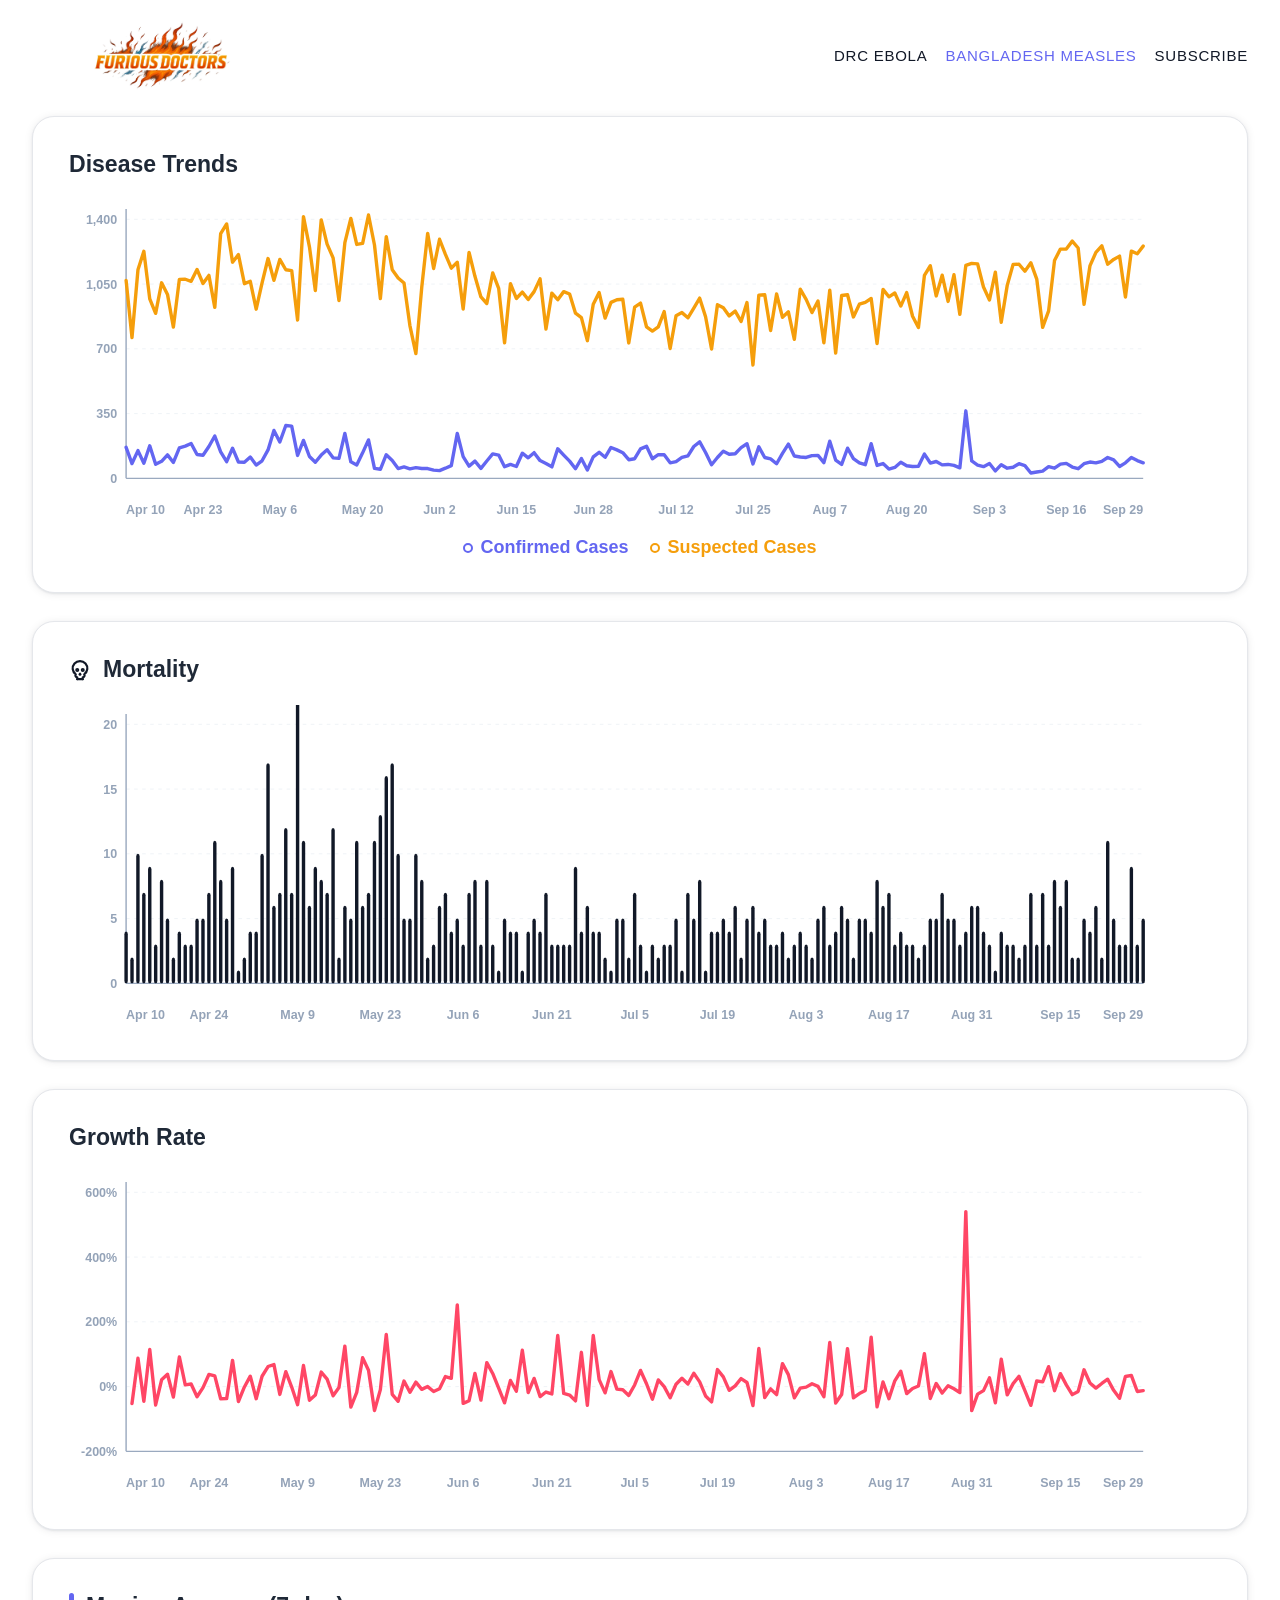
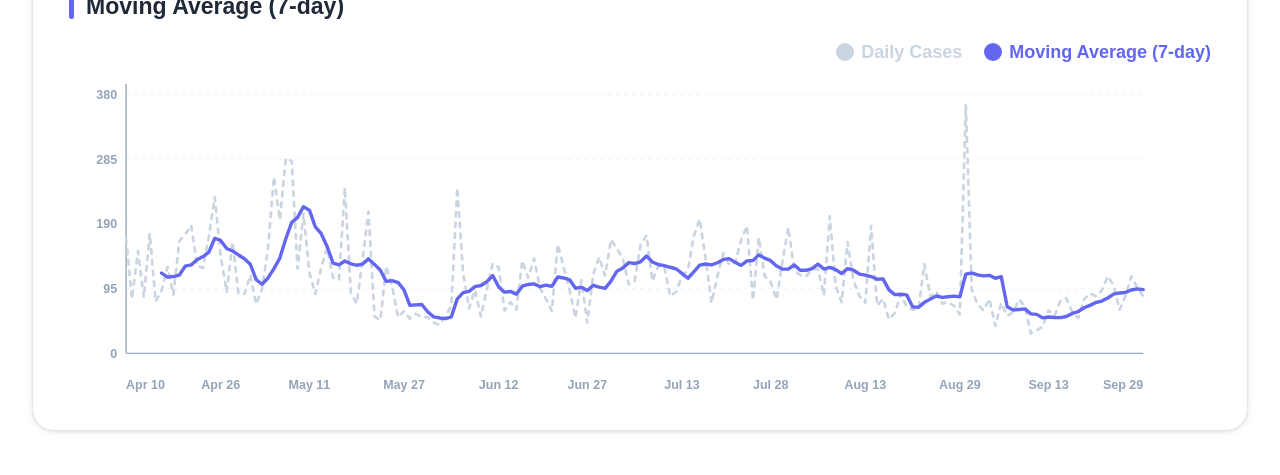
==== bangladesh-measles.html @ 1c3881cd "Add Bangladesh measles dashboard" ====
<!doctype html>
<html lang="en">
<head>
  <meta charset="utf-8">
  <meta name="viewport" content="width=device-width, initial-scale=1">
  <title>Bangladesh measles - Furious Doctors</title>
  <style>
    :root {
      color-scheme: light;
      --bg: #ffffff;
      --fg: #1f2937;
      --muted: #94a3b8;
      --card-line: #e5e7eb;
      --grid: #eef2f7;
      --nav: #111827;
      --confirmed: #6366f1;
      --suspected: #f59e0b;
      --mortality: #111827;
      --growth: #ff4665;
      --daily: #cbd5e1;
      --shadow: 0 1px 2px rgba(15, 23, 42, 0.08), 0 1px 8px rgba(15, 23, 42, 0.08);
    }

    * {
      box-sizing: border-box;
    }

    body {
      margin: 0;
      background: var(--bg);
      color: var(--fg);
      font-family: Arial, Helvetica, sans-serif;
    }

    .site-header {
      display: flex;
      align-items: center;
      justify-content: space-between;
      gap: 28px;
      padding: 20px 32px 6px;
    }

    .brand {
      display: block;
      width: 260px;
      height: 70px;
      overflow: hidden;
      background: #fff;
    }

    .brand img {
      width: 100%;
      height: 100%;
      display: block;
      object-fit: contain;
      object-position: center;
    }

    nav {
      display: flex;
      flex-wrap: wrap;
      gap: 18px;
      justify-content: flex-end;
    }

    nav a {
      color: var(--nav);
      font-size: 15px;
      text-decoration: none;
      text-transform: uppercase;
      letter-spacing: 0.05em;
    }

    nav a:hover,
    nav a[aria-current="page"] {
      color: var(--confirmed);
    }

    main {
      padding: 20px 32px 44px;
    }

    .charts {
      display: grid;
      grid-template-columns: 1fr;
      gap: 28px;
      width: min(100%, 1500px);
      margin: 0 auto;
    }

    .chart-card {
      min-width: 0;
      border: 1px solid var(--card-line);
      border-radius: 22px;
      padding: 34px 36px 34px;
      box-shadow: var(--shadow);
      background: #fff;
    }

    .chart-title-row {
      display: flex;
      align-items: center;
      gap: 12px;
      margin: 0 0 22px;
    }

    .chart-title {
      margin: 0;
      color: var(--fg);
      font-size: clamp(22px, 1.8vw, 28px);
      font-weight: 800;
      letter-spacing: 0;
    }

    .title-icon {
      color: var(--mortality);
      display: inline-flex;
      width: 22px;
      height: 22px;
      line-height: 1;
    }

    .title-icon svg {
      display: block;
      width: 100%;
      height: 100%;
      stroke: currentColor;
    }

    .title-mark {
      width: 5px;
      height: 26px;
      border-radius: 999px;
      background: var(--confirmed);
    }

    .chart {
      width: 100%;
    }

    .status {
      grid-column: 1 / -1;
      margin: 0;
      color: var(--muted);
      font-size: 18px;
    }

    svg {
      display: block;
      width: 100%;
      height: auto;
      overflow: hidden;
    }

    .axis {
      stroke: #9aa9bf;
      stroke-width: 1.6;
    }

    .grid {
      stroke: var(--grid);
      stroke-width: 1;
      stroke-dasharray: 4 5;
    }

    .series-line {
      fill: none;
      stroke-width: 3.8;
      stroke-linecap: round;
      stroke-linejoin: round;
    }

    .daily-line {
      fill: none;
      stroke: var(--daily);
      stroke-width: 3;
      stroke-dasharray: 5 7;
      stroke-linecap: round;
      stroke-linejoin: round;
    }

    .bar {
      fill: var(--mortality);
      rx: 3;
    }

    .tick-label {
      fill: var(--muted);
      font-size: 14px;
      font-weight: 700;
    }

    .legend {
      display: flex;
      align-items: center;
      justify-content: center;
      flex-wrap: wrap;
      gap: 22px;
      margin: 16px 0 0;
      color: var(--muted);
      font-size: 18px;
      font-weight: 700;
    }

    .legend.top {
      justify-content: flex-end;
      margin: 0 0 12px;
    }

    .legend-item {
      display: inline-flex;
      align-items: center;
      gap: 7px;
    }

    .legend-dot {
      width: 10px;
      height: 10px;
      border: 2px solid currentColor;
      border-radius: 50%;
    }

    .legend-solid {
      width: 18px;
      height: 18px;
      border-radius: 50%;
      background: currentColor;
    }

    @media (max-width: 760px) {
      .site-header {
        align-items: flex-start;
        flex-direction: column;
        padding: 18px 18px 4px;
      }

      nav {
        justify-content: flex-start;
      }

      main {
        padding: 18px;
      }

      .chart-card {
        border-radius: 16px;
        padding: 22px 16px 24px;
      }

      .brand {
        width: 230px;
        height: 62px;
      }

      .tick-label {
        font-size: 16px;
      }
    }
  </style>
</head>
<body>
  <header class="site-header">
    <a class="brand" href="index.html" aria-label="Furious Doctors">
      <img src="public/assets/brand/furious-doctors-logo-whitebg.jpg" alt="Furious Doctors">
    </a>
    <nav aria-label="Main navigation">
      <a href="index.html">DRC Ebola</a>
      <a href="bangladesh-measles.html" aria-current="page">Bangladesh measles</a>
      <a href="https://furiousdoctors.substack.com/subscribe">Subscribe</a>
    </nav>
  </header>

  <main>
    <div class="charts" id="charts">
      <p class="status">Loading Bangladesh measles trends...</p>
    </div>
  </main>

  <script>
    const DATA_URL = "public/assets/measles/national_timeseries.json";
    const chartsEl = document.getElementById("charts");

    function movingAverage(rows, key, windowSize) {
      return rows.map((row, index) => {
        if (index < windowSize - 1) return null;
        let sum = 0;
        for (let i = index - windowSize + 1; i <= index; i += 1) {
          sum += rows[i][key];
        }
        return { date: row.date, value: sum / windowSize };
      });
    }

    function dailyGrowthRate(rows, key) {
      return rows.map((row, index) => {
        if (index === 0 || rows[index - 1][key] === 0) return null;
        return {
          date: row.date,
          value: ((row[key] - rows[index - 1][key]) / rows[index - 1][key]) * 100
        };
      });
    }

    function formatDate(date) {
      const parsed = new Date(`${date}T00:00:00`);
      return parsed.toLocaleDateString("en-US", { month: "short", day: "numeric" });
    }

    function evenlySpacedTicks(rows, count) {
      const ticks = [];
      const maxIndex = rows.length - 1;
      for (let i = 0; i < count; i += 1) {
        const index = Math.round((maxIndex * i) / (count - 1));
        if (!ticks.some((tick) => tick.index === index)) {
          ticks.push({ index, label: formatDate(rows[index].date) });
        }
      }
      return ticks;
    }

    function numberLabel(value, percent = false) {
      if (percent) return `${Math.round(value)}%`;
      if (Math.abs(value) >= 1000) return Math.round(value).toLocaleString("en-US");
      return Math.round(value).toString();
    }

    function pointsToPath(points) {
      return points.map((point, index) => `${index === 0 ? "M" : "L"}${point.x.toFixed(1)},${point.y.toFixed(1)}`).join(" ");
    }

    function lineSeries(rows, key) {
      return rows.map((row) => ({ date: row.date, value: row[key] }));
    }

    function makeScale(rows, seriesList, options = {}) {
      const width = 1280;
      const height = 360;
      const margin = { top: 10, right: 76, bottom: 48, left: 64 };
      const innerWidth = width - margin.left - margin.right;
      const innerHeight = height - margin.top - margin.bottom;
      const values = seriesList
        .flatMap((series) => series.map((item) => item && item.value))
        .filter((value) => Number.isFinite(value));
      let minValue = options.min ?? Math.min(...values);
      let maxValue = options.max ?? Math.max(...values);

      if (minValue === maxValue) {
        minValue -= 1;
        maxValue += 1;
      }

      const padding = (maxValue - minValue) * 0.04;
      minValue = options.min === undefined ? minValue - padding : minValue;
      maxValue = options.max === undefined ? maxValue + padding : maxValue + padding;

      return {
        width,
        height,
        margin,
        innerWidth,
        innerHeight,
        minValue,
        maxValue,
        x(index) {
          return margin.left + (index / Math.max(rows.length - 1, 1)) * innerWidth;
        },
        y(value) {
          return margin.top + ((maxValue - value) / (maxValue - minValue)) * innerHeight;
        }
      };
    }

    function renderAxes(rows, scale, yTicks, options = {}) {
      const xTicks = evenlySpacedTicks(rows, options.xTickCount || 12);
      const yLabels = yTicks.map((tick) => {
        const y = scale.y(tick);
        return `
          <line class="grid" x1="${scale.margin.left}" y1="${y}" x2="${scale.width - scale.margin.right}" y2="${y}"></line>
          <text class="tick-label" x="${scale.margin.left - 10}" y="${y + 5}" text-anchor="end">${numberLabel(tick, options.percent)}</text>
        `;
      }).join("");
      const xLabels = xTicks.map((tick) => {
        const x = scale.x(tick.index);
        const maxIndex = rows.length - 1;
        const anchor = tick.index === 0 ? "start" : tick.index === maxIndex ? "end" : "middle";
        return `<text class="tick-label" x="${x}" y="${scale.height - 8}" text-anchor="${anchor}">${tick.label}</text>`;
      }).join("");

      return `
        ${yLabels}
        <line class="axis" x1="${scale.margin.left}" y1="${scale.margin.top}" x2="${scale.margin.left}" y2="${scale.height - scale.margin.bottom}"></line>
        <line class="axis" x1="${scale.margin.left}" y1="${scale.height - scale.margin.bottom}" x2="${scale.width - scale.margin.right}" y2="${scale.height - scale.margin.bottom}"></line>
        ${xLabels}
      `;
    }

    function pathForSeries(series, scale) {
      const points = series
        .map((item, index) => item && Number.isFinite(item.value) ? { x: scale.x(index), y: scale.y(item.value) } : null)
        .filter(Boolean);
      return pointsToPath(points);
    }

    function renderCard(id, title, body, options = {}) {
      return `
        <section class="chart-card" id="${id}">
          <div class="chart-title-row">
            ${options.icon ? `<span class="title-icon" aria-hidden="true">${options.icon}</span>` : ""}
            ${options.mark ? `<span class="title-mark" aria-hidden="true"></span>` : ""}
            <h2 class="chart-title">${title}</h2>
          </div>
          ${body}
        </section>
      `;
    }

    function renderDiseaseTrends(rows) {
      const suspected = lineSeries(rows, "suspected");
      const confirmed = lineSeries(rows, "confirmed");
      const scale = makeScale(rows, [suspected, confirmed], { min: 0, max: 1400 });
      const svg = `
        <div class="chart">
          <svg viewBox="0 0 ${scale.width} ${scale.height}" role="img" aria-label="Disease trends">
            ${renderAxes(rows, scale, [0, 350, 700, 1050, 1400], { xTickCount: 14 })}
            <path class="series-line" stroke="var(--confirmed)" d="${pathForSeries(confirmed, scale)}"></path>
            <path class="series-line" stroke="var(--suspected)" d="${pathForSeries(suspected, scale)}"></path>
          </svg>
          <div class="legend">
            <span class="legend-item" style="color: var(--confirmed)"><span class="legend-dot"></span>Confirmed Cases</span>
            <span class="legend-item" style="color: var(--suspected)"><span class="legend-dot"></span>Suspected Cases</span>
          </div>
        </div>
      `;
      return renderCard("diseaseTrend", "Disease Trends", svg);
    }

    function renderMortality(rows) {
      const deaths = lineSeries(rows, "deaths");
      const scale = makeScale(rows, [deaths], { min: 0, max: 20 });
      const barWidth = Math.max(3, (scale.innerWidth / rows.length) * 0.58);
      const bars = deaths.map((item, index) => {
        const x = scale.x(index) - barWidth / 2;
        const y = scale.y(item.value);
        const h = scale.height - scale.margin.bottom - y;
        return `<rect class="bar" x="${x}" y="${y}" width="${barWidth}" height="${Math.max(h, 1)}"></rect>`;
      }).join("");
      const svg = `
        <div class="chart">
          <svg viewBox="0 0 ${scale.width} ${scale.height}" role="img" aria-label="Mortality">
            ${renderAxes(rows, scale, [0, 5, 10, 15, 20], { xTickCount: 13 })}
            ${bars}
          </svg>
        </div>
      `;
      const skullIcon = `<svg viewBox="0 0 24 24" fill="none" stroke-width="2.4" stroke-linecap="round" stroke-linejoin="round"><path d="M15 22v-2a2 2 0 0 0 1.6-3.2A8 8 0 1 0 7.4 16.8 2 2 0 0 0 9 20v2"></path><path d="M9 22h6"></path><circle cx="9" cy="12" r="1"></circle><circle cx="15" cy="12" r="1"></circle><path d="m12.5 17-.5-1-.5 1"></path></svg>`;
      return renderCard("mortality", "Mortality", svg, { icon: skullIcon });
    }

    function renderGrowthRate(rows) {
      const growth = dailyGrowthRate(rows, "confirmed");
      const scale = makeScale(rows, [growth], { min: -200, max: 600 });
      const svg = `
        <div class="chart">
          <svg viewBox="0 0 ${scale.width} ${scale.height}" role="img" aria-label="Growth rate">
            ${renderAxes(rows, scale, [-200, 0, 200, 400, 600], { percent: true, xTickCount: 13 })}
            <path class="series-line" stroke="var(--growth)" d="${pathForSeries(growth, scale)}"></path>
          </svg>
        </div>
      `;
      return renderCard("growthRate", "Growth Rate", svg);
    }

    function renderMovingAverage(rows) {
      const confirmed = lineSeries(rows, "confirmed");
      const average = movingAverage(rows, "confirmed", 7);
      const scale = makeScale(rows, [confirmed, average], { min: 0, max: 380 });
      const svg = `
        <div class="legend top">
          <span class="legend-item" style="color: var(--daily)"><span class="legend-solid"></span>Daily Cases</span>
          <span class="legend-item" style="color: var(--confirmed)"><span class="legend-solid"></span>Moving Average (7-day)</span>
        </div>
        <div class="chart">
          <svg viewBox="0 0 ${scale.width} ${scale.height}" role="img" aria-label="Moving average 7-day">
            ${renderAxes(rows, scale, [0, 95, 190, 285, 380], { xTickCount: 12 })}
            <path class="daily-line" d="${pathForSeries(confirmed, scale)}"></path>
            <path class="series-line" stroke="var(--confirmed)" d="${pathForSeries(average, scale)}"></path>
          </svg>
        </div>
      `;
      return renderCard("movingAverage", "Moving Average (7-day)", svg, { mark: true });
    }

    async function init() {
      const response = await fetch(DATA_URL);
      if (!response.ok) throw new Error(`Could not load ${DATA_URL}`);
      const rows = await response.json();

      chartsEl.innerHTML = [
        renderDiseaseTrends(rows),
        renderMortality(rows),
        renderGrowthRate(rows),
        renderMovingAverage(rows)
      ].join("");
    }

    init().catch((error) => {
      chartsEl.innerHTML = `<p class="status">Could not load Bangladesh measles data.</p>`;
      console.error(error);
    });
  </script>
</body>
</html>
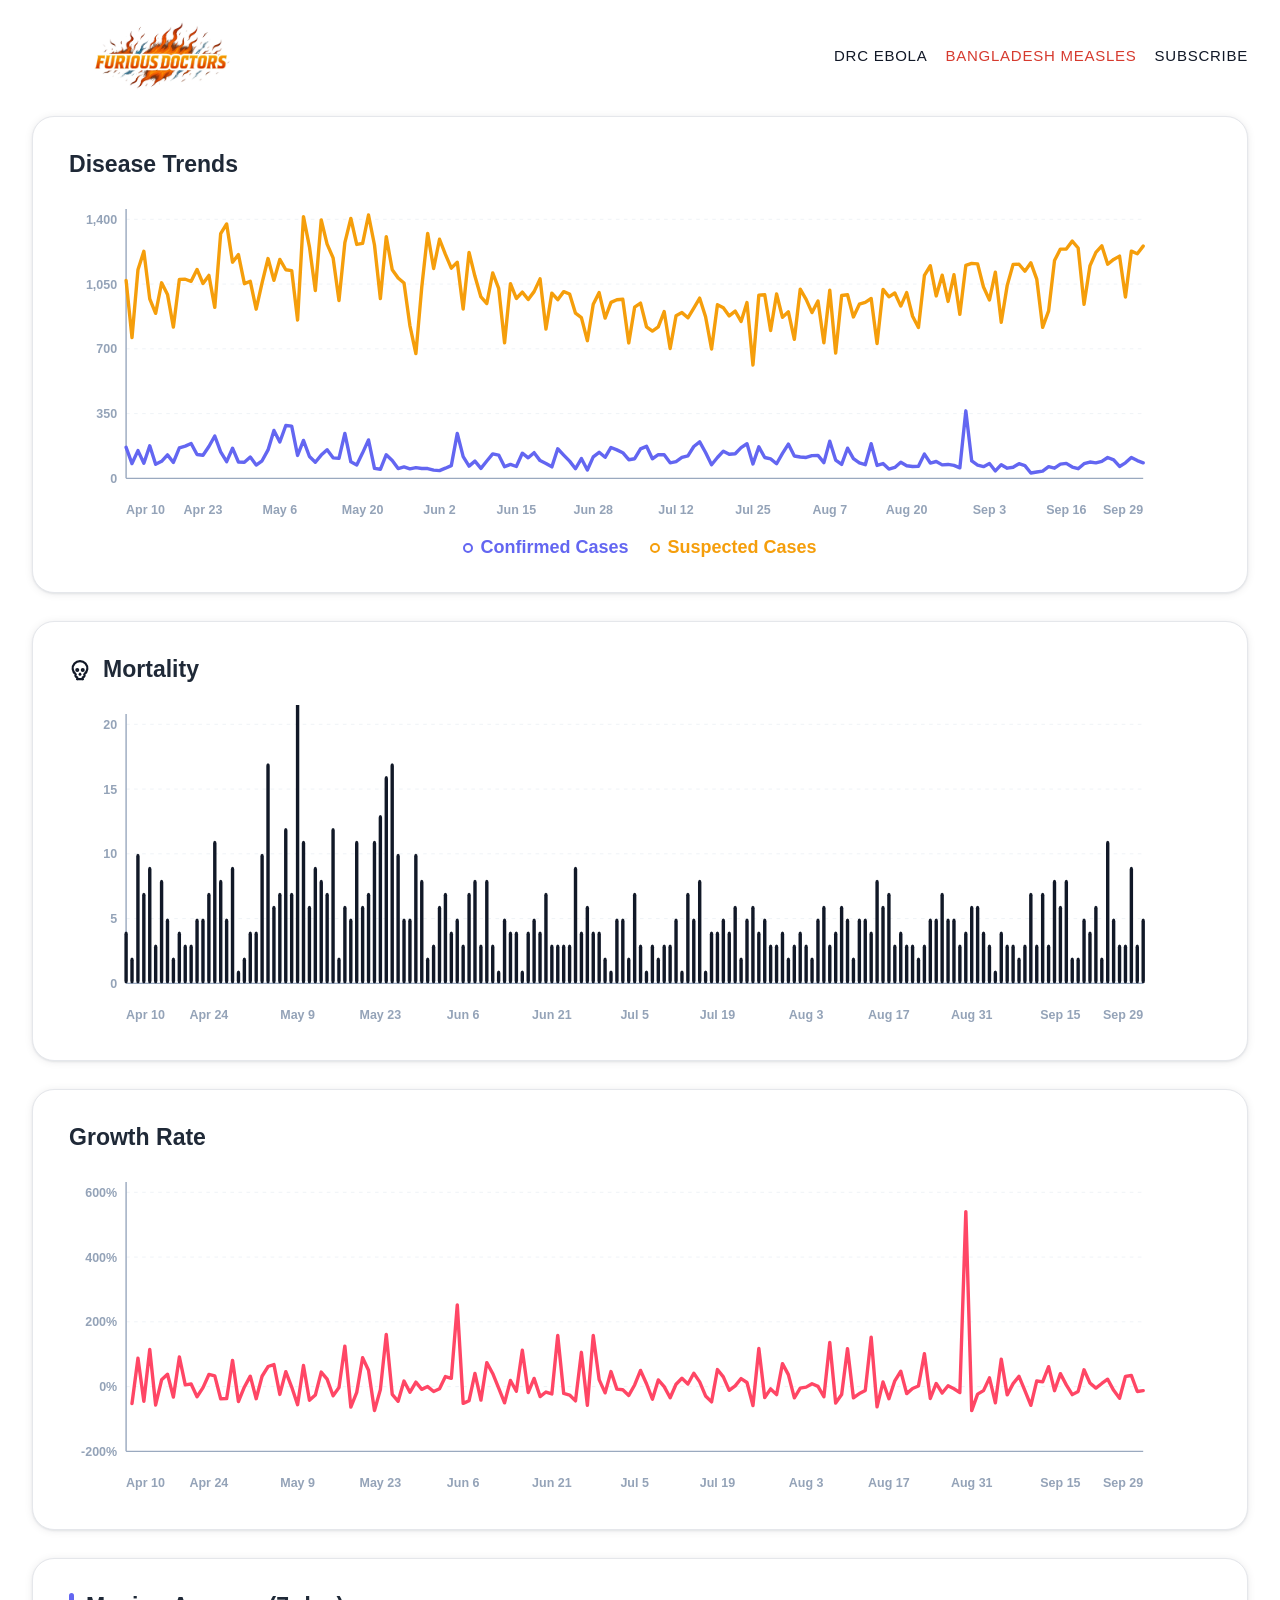
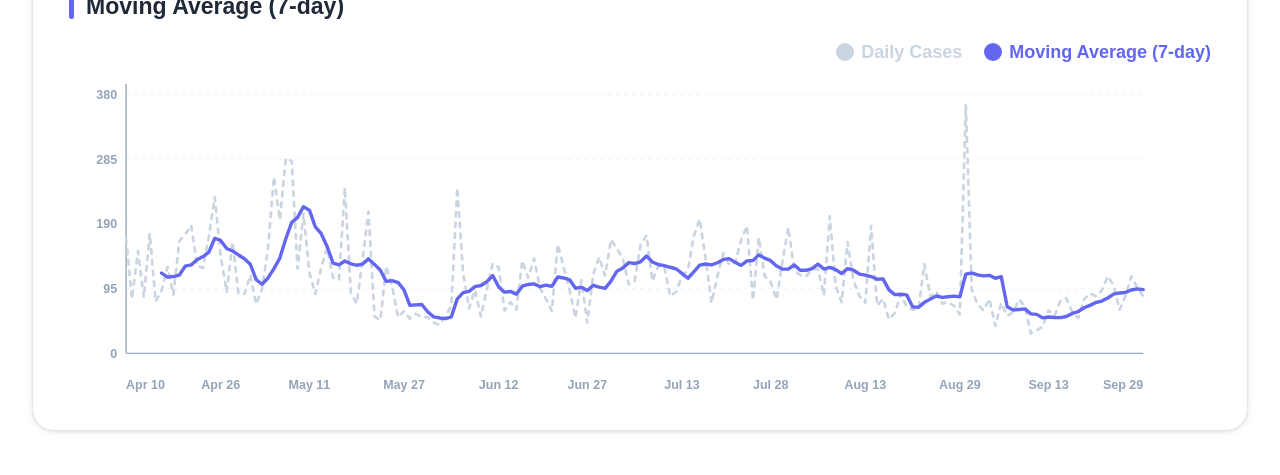
==== commit ed94fbc3: "Refine DRC Ebola comparison animation" ====
--- a/bangladesh-measles.html
+++ b/bangladesh-measles.html
@@ -13,6 +13,7 @@
       --card-line: #e5e7eb;
       --grid: #eef2f7;
       --nav: #111827;
+      --active: #d63a2e;
       --confirmed: #6366f1;
       --suspected: #f59e0b;
       --mortality: #111827;
@@ -73,7 +74,7 @@
 
     nav a:hover,
     nav a[aria-current="page"] {
-      color: var(--confirmed);
+      color: var(--active);
     }
 
     main {
@@ -264,8 +265,8 @@
       <img src="public/assets/brand/furious-doctors-logo-whitebg.jpg" alt="Furious Doctors">
     </a>
     <nav aria-label="Main navigation">
-      <a href="index.html">DRC Ebola</a>
-      <a href="bangladesh-measles.html" aria-current="page">Bangladesh measles</a>
+      <a href="drc-ebola.html">DRC Ebola</a>
+      <a href="index.html" aria-current="page">Bangladesh measles</a>
       <a href="https://furiousdoctors.substack.com/subscribe">Subscribe</a>
     </nav>
   </header>
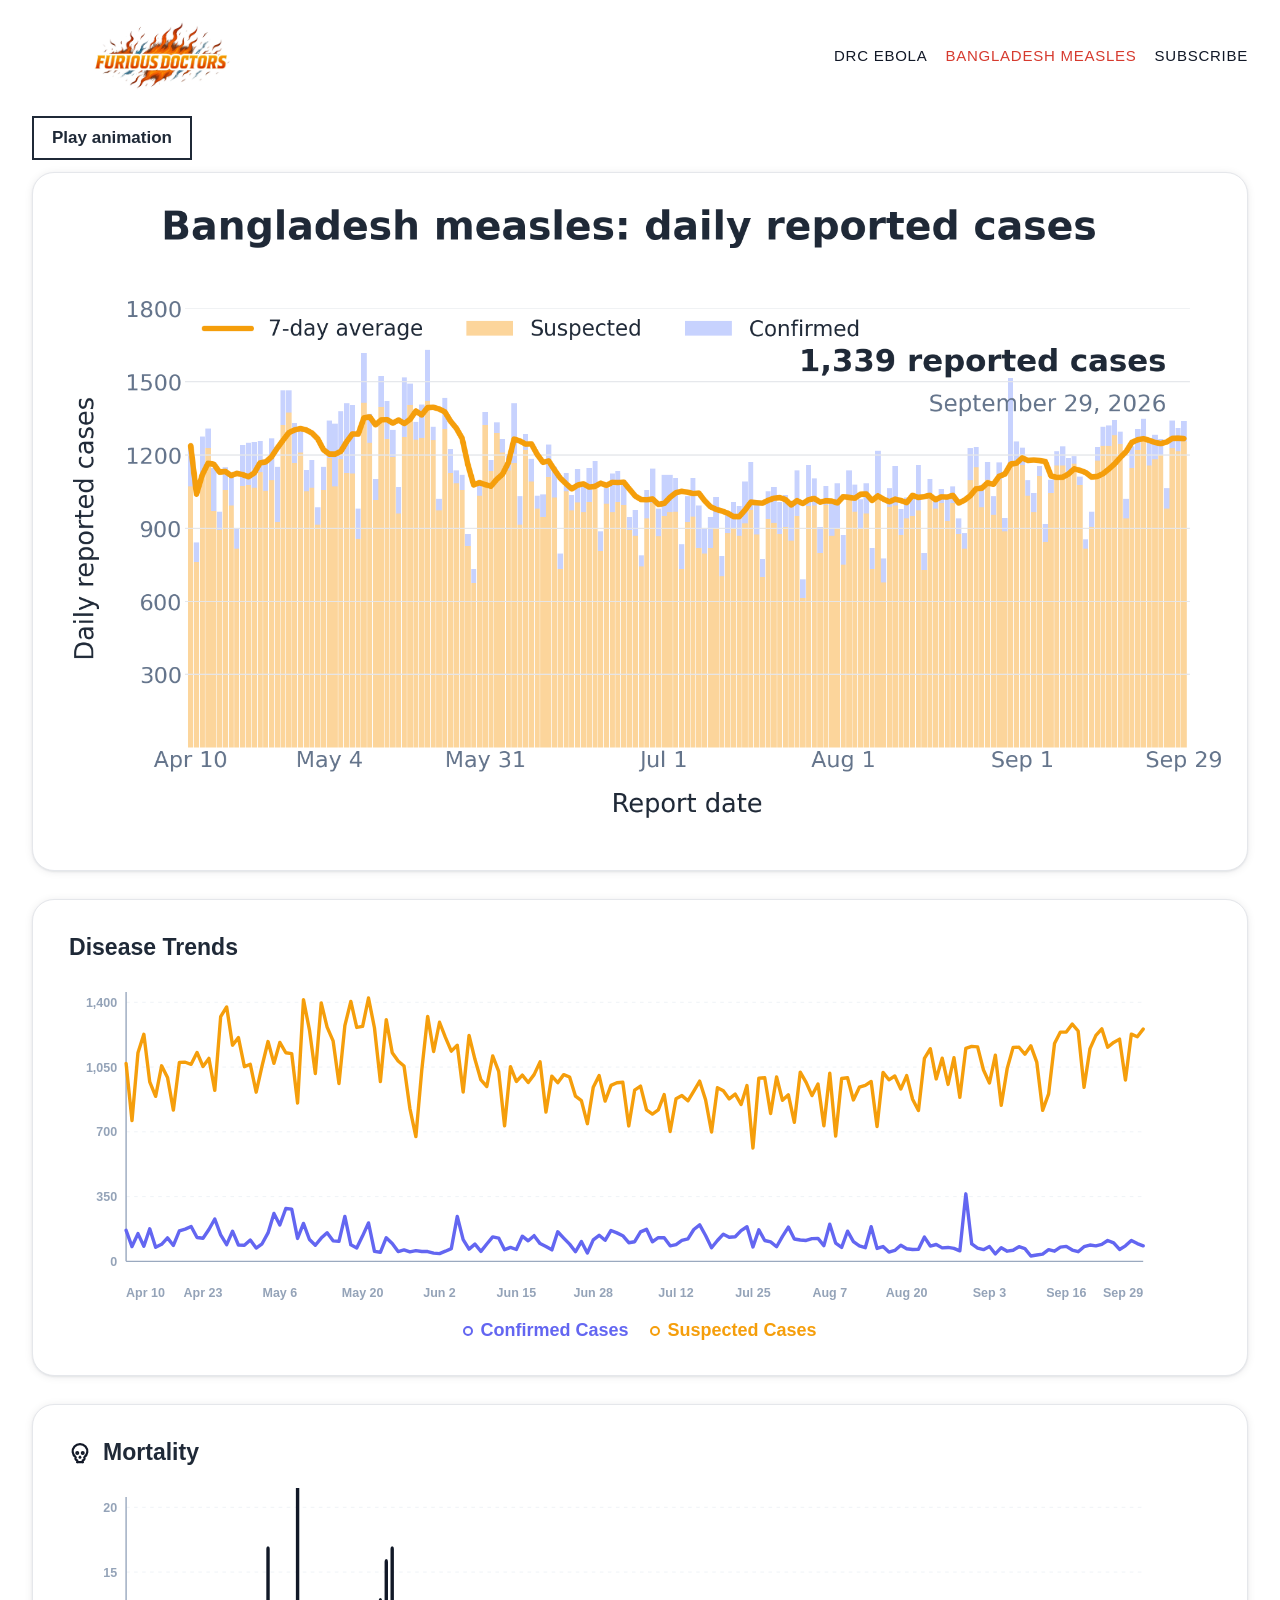
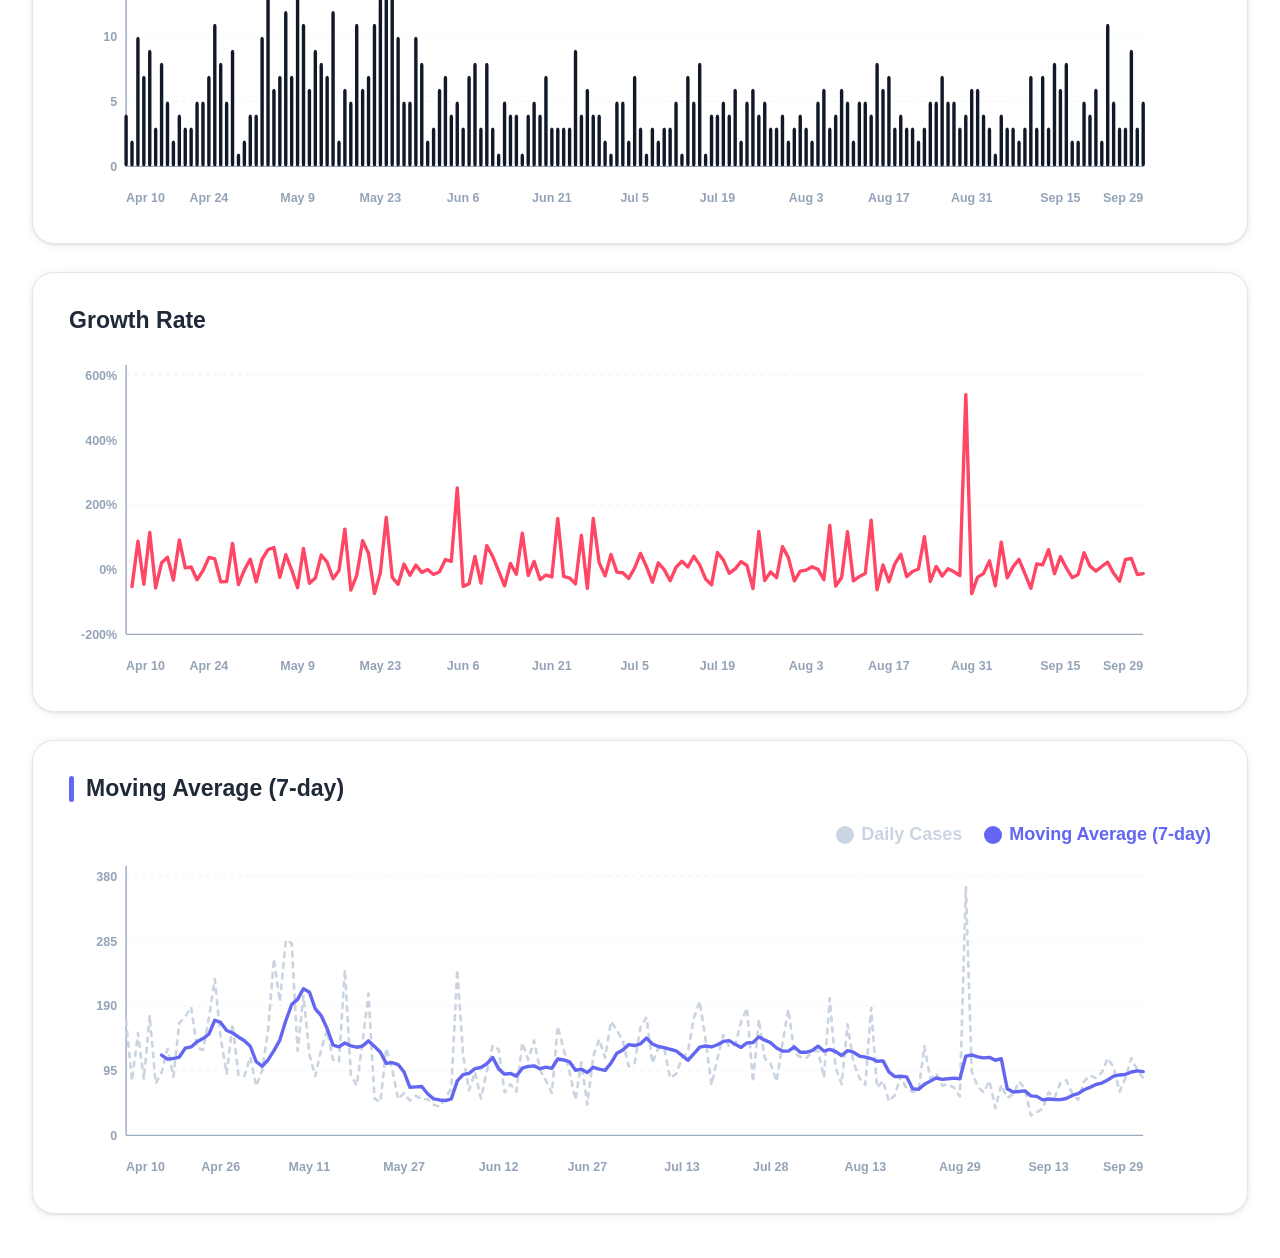
==== commit d78f2be7: "Add Bangladesh measles daily cases animation" ====
--- a/bangladesh-measles.html
+++ b/bangladesh-measles.html
@@ -81,6 +81,53 @@
       padding: 20px 32px 44px;
     }
 
+    .animation-panel {
+      width: min(100%, 1500px);
+      margin: 0 auto 28px;
+    }
+
+    .animation-header {
+      display: flex;
+      align-items: center;
+      justify-content: flex-start;
+      gap: 18px;
+      margin: 0 0 12px;
+    }
+
+    .play-button {
+      appearance: none;
+      border: 2px solid var(--fg);
+      background: transparent;
+      color: var(--fg);
+      border-radius: 0;
+      padding: 10px 18px;
+      min-width: 158px;
+      font: inherit;
+      font-size: 17px;
+      font-weight: 700;
+      cursor: pointer;
+    }
+
+    .play-button:hover {
+      border-color: var(--confirmed);
+      color: var(--confirmed);
+    }
+
+    .video-wrap {
+      width: 100%;
+      border: 1px solid var(--card-line);
+      border-radius: 22px;
+      padding: 16px;
+      box-shadow: var(--shadow);
+      background: #fff;
+    }
+
+    video {
+      display: block;
+      width: 100%;
+      height: auto;
+    }
+
     .charts {
       display: grid;
       grid-template-columns: 1fr;
@@ -241,6 +288,16 @@
 
       main {
         padding: 18px;
+      }
+
+      .animation-header {
+        align-items: flex-start;
+        flex-direction: column;
+      }
+
+      .video-wrap {
+        border-radius: 16px;
+        padding: 10px;
       }
 
       .chart-card {
@@ -272,6 +329,17 @@
   </header>
 
   <main>
+    <section class="animation-panel" aria-label="Bangladesh cumulative measles cases animation">
+      <div class="animation-header">
+        <button class="play-button" type="button" id="playButton" aria-controls="measlesAnimationVideo">Play animation</button>
+      </div>
+      <div class="video-wrap">
+        <video id="measlesAnimationVideo" playsinline preload="metadata" poster="public/assets/measles/bangladesh_measles_cumulative_still_1080p.png?v=20261007">
+          <source src="public/assets/measles/bangladesh_measles_cumulative_1080p.mp4?v=20261007" type="video/mp4">
+        </video>
+      </div>
+    </section>
+
     <div class="charts" id="charts">
       <p class="status">Loading Bangladesh measles trends...</p>
     </div>
@@ -280,6 +348,24 @@
   <script>
     const DATA_URL = "public/assets/measles/national_timeseries.json";
     const chartsEl = document.getElementById("charts");
+    const video = document.getElementById("measlesAnimationVideo");
+    const playButton = document.getElementById("playButton");
+
+    function syncPlayButton() {
+      playButton.textContent = video.paused ? "Play animation" : "Pause animation";
+    }
+
+    playButton.addEventListener("click", () => {
+      if (video.paused) {
+        video.play();
+      } else {
+        video.pause();
+      }
+    });
+
+    video.addEventListener("play", syncPlayButton);
+    video.addEventListener("pause", syncPlayButton);
+    video.addEventListener("ended", syncPlayButton);
 
     function movingAverage(rows, key, windowSize) {
       return rows.map((row, index) => {
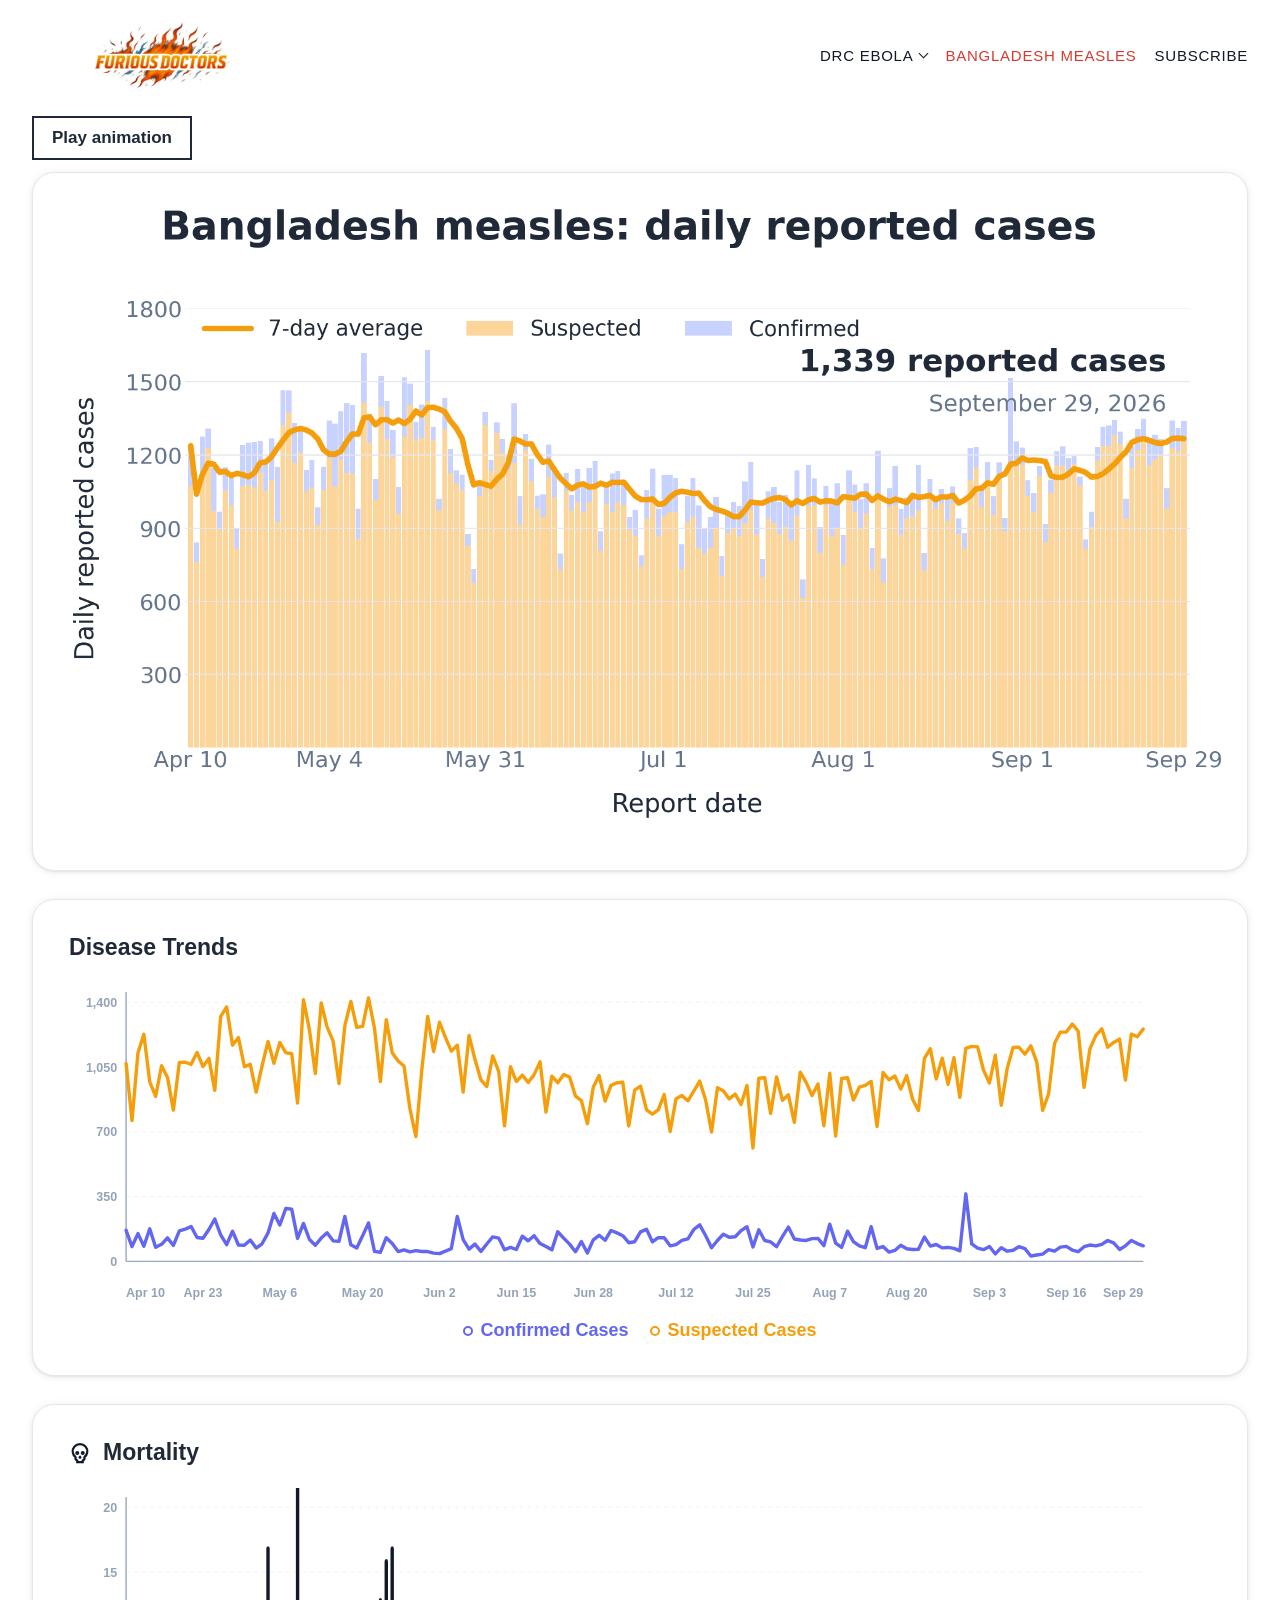
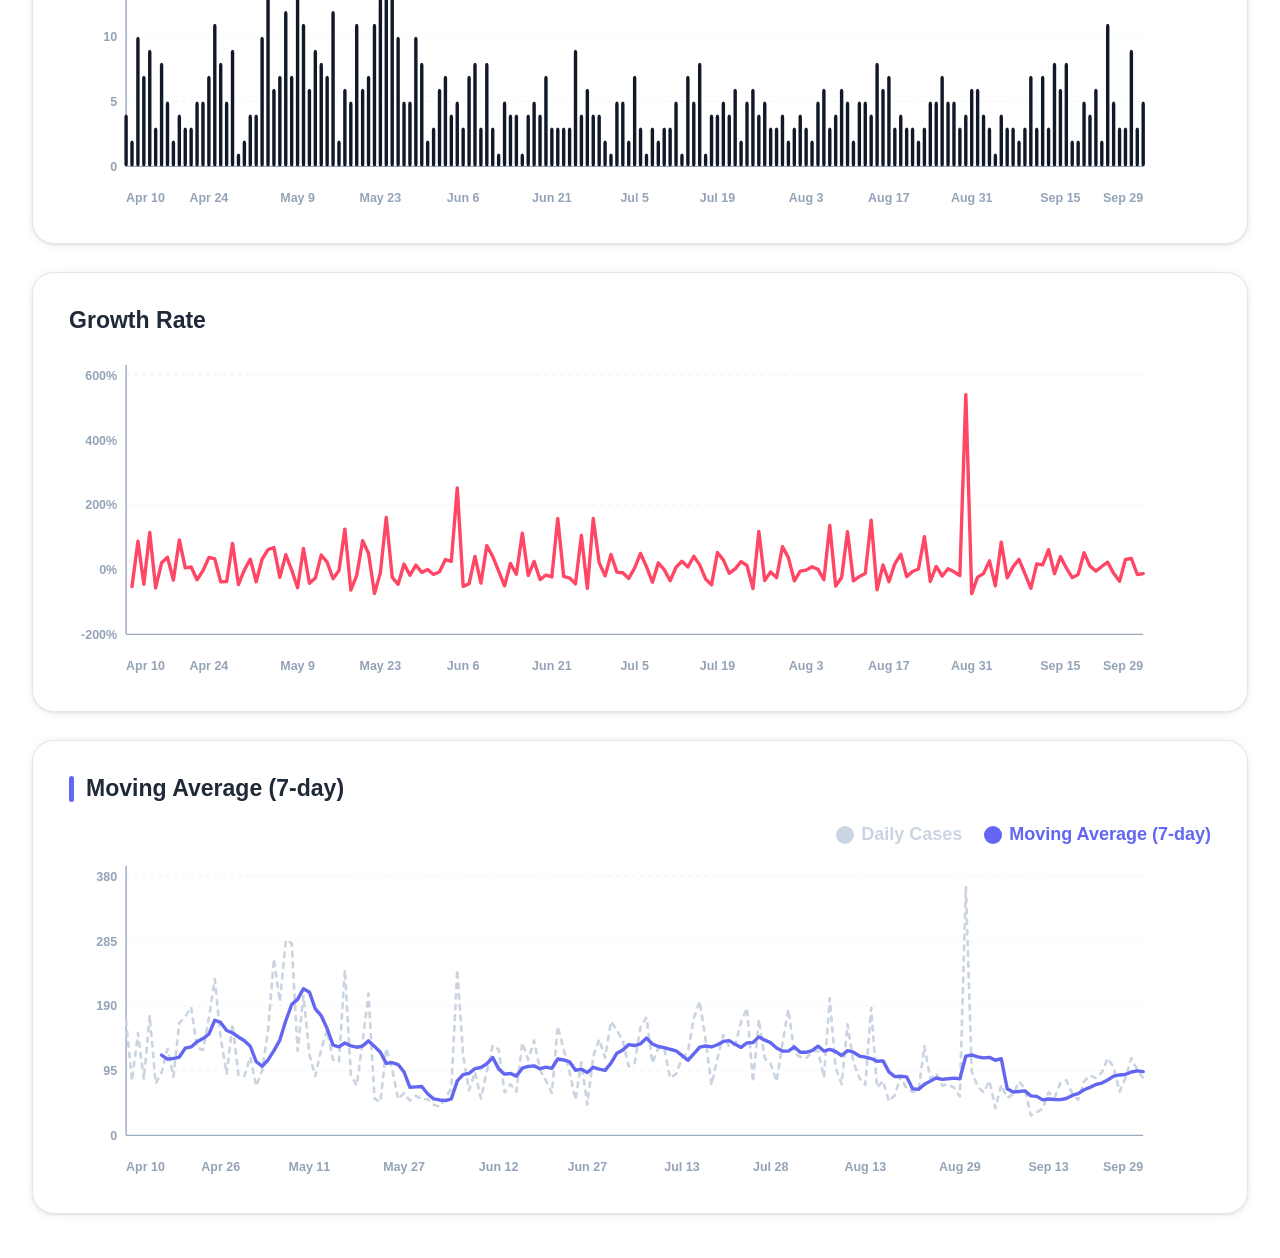
==== commit 1ca5fa18: "Add Dr. Khan article and DRC Ebola navigation dropdown" ====
--- a/bangladesh-measles.html
+++ b/bangladesh-measles.html
@@ -315,6 +315,8 @@
       }
     }
   </style>
+  <link rel="stylesheet" href="public/assets/navigation.css">
+  <script src="public/assets/navigation.js" defer></script>
 </head>
 <body>
   <header class="site-header">
@@ -322,7 +324,13 @@
       <img src="public/assets/brand/furious-doctors-logo-whitebg.jpg" alt="Furious Doctors">
     </a>
     <nav aria-label="Main navigation">
-      <a href="drc-ebola.html">DRC Ebola</a>
+      <div class="nav-dropdown">
+        <button class="nav-dropdown-toggle" type="button" aria-expanded="false" aria-controls="drc-ebola-menu">DRC Ebola</button>
+        <div class="nav-dropdown-menu" id="drc-ebola-menu" hidden>
+          <a href="drc-ebola.html">Outbreak trajectory</a>
+          <a href="dr-sheik-humarr-khan.html">Dr. Sheik Humarr Khan</a>
+        </div>
+      </div>
       <a href="index.html" aria-current="page">Bangladesh measles</a>
       <a href="https://furiousdoctors.substack.com/subscribe">Subscribe</a>
     </nav>
--- a/public/assets/navigation.css
+++ b/public/assets/navigation.css
@@ -0,0 +1,52 @@
+.nav-dropdown { position: relative; }
+.nav-dropdown-toggle {
+  display: flex;
+  align-items: center;
+  gap: 7px;
+  border: 0;
+  padding: 0;
+  background: transparent;
+  color: var(--nav, #111827);
+  font: inherit;
+  font-size: 15px;
+  text-transform: uppercase;
+  letter-spacing: .05em;
+  cursor: pointer;
+}
+.nav-dropdown-toggle::after {
+  content: "";
+  width: 6px;
+  height: 6px;
+  border-right: 1.5px solid currentColor;
+  border-bottom: 1.5px solid currentColor;
+  transform: translateY(-2px) rotate(45deg);
+}
+.nav-dropdown-toggle:hover,
+.nav-dropdown-toggle[aria-expanded="true"],
+.nav-dropdown-toggle[data-current-section] { color: #d63a2e; }
+.nav-dropdown-menu {
+  position: absolute;
+  top: 100%;
+  left: 0;
+  z-index: 20;
+  min-width: 255px;
+  max-width: calc(100vw - 36px);
+  padding: 12px 0 6px;
+  border: 1px solid #e5e7eb;
+  background: #fff;
+  box-shadow: 0 8px 24px rgba(15,23,42,.12);
+}
+.nav-dropdown-menu[hidden] { display: none; }
+.nav-dropdown-menu a {
+  display: block;
+  padding: 12px 16px;
+  font-size: 15px;
+  text-transform: none;
+  letter-spacing: 0;
+  line-height: 1.4;
+}
+.nav-dropdown-menu a:hover { background: #f8fafc; }
+nav a:focus-visible, .nav-dropdown-toggle:focus-visible {
+  outline: 2px solid #d63a2e;
+  outline-offset: 4px;
+}
